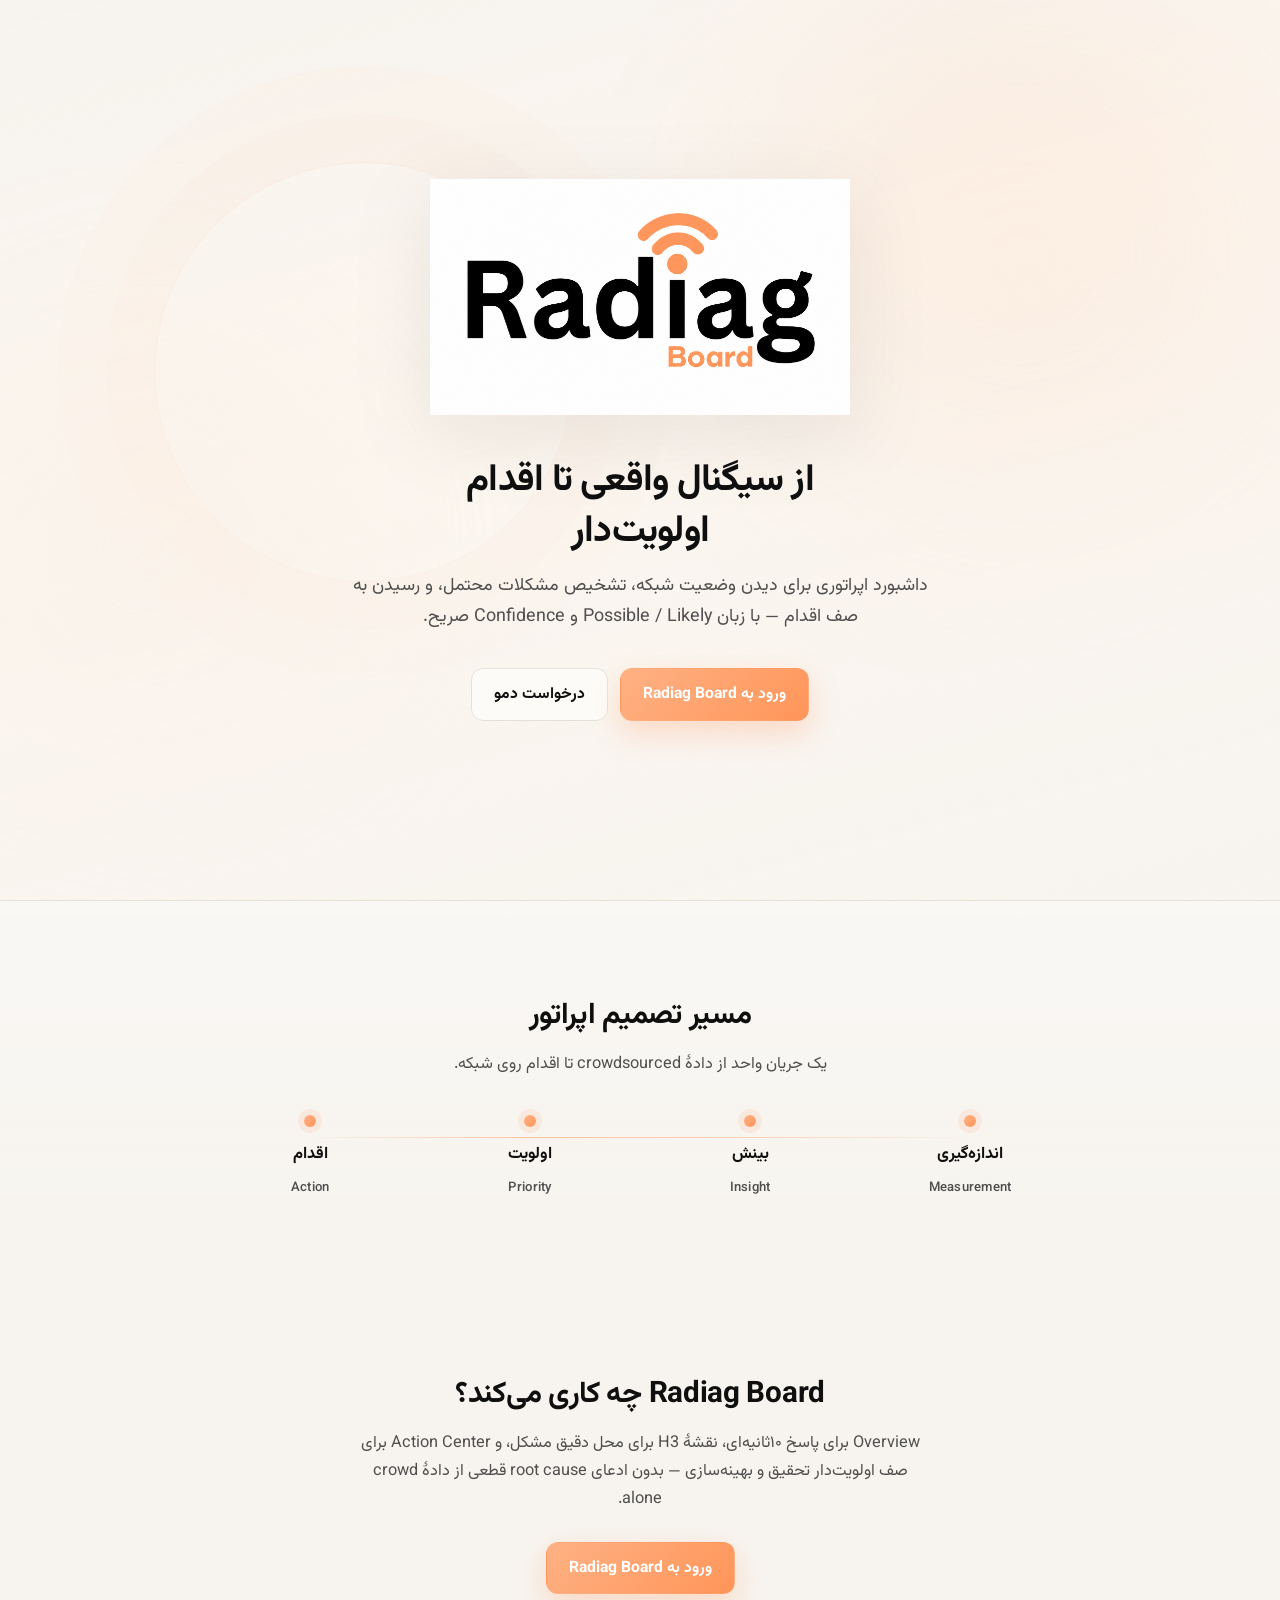
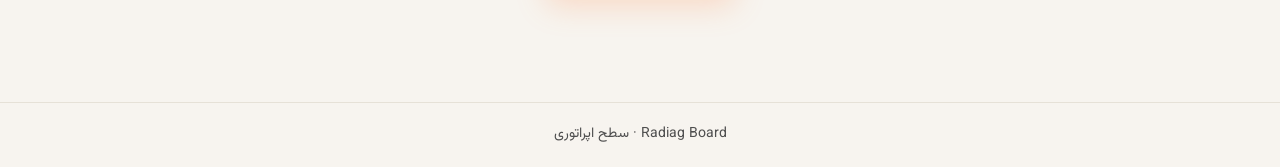
==== radiag-board/index.html @ 6de8ff60 "Add Radiag Board static product intro page Persian RTL landing with brand-first hero, Measurement→Ac" ====
<!DOCTYPE html>
<html lang="fa" dir="rtl">
<head>
  <meta charset="UTF-8" />
  <meta name="viewport" content="width=device-width, initial-scale=1.0" />
  <title>Radiag Board | داشبورد اپراتوری شبکه</title>
  <meta name="description" content="Radiag Board — از اندازه‌گیری سیگنال تا اقدام اولویت‌دار روی شبکه." />
  <link rel="preconnect" href="https://fonts.googleapis.com" />
  <link rel="preconnect" href="https://fonts.gstatic.com" crossorigin />
  <link href="https://fonts.googleapis.com/css2?family=Vazirmatn:wght@400;500;600;700&display=swap" rel="stylesheet" />
  <link rel="stylesheet" href="css/styles.css" />
  <link rel="icon" href="assets/logo.png" type="image/png" />
</head>
<body>
  <div class="atmosphere" aria-hidden="true">
    <div class="atmosphere__glow atmosphere__glow--a"></div>
    <div class="atmosphere__glow atmosphere__glow--b"></div>
    <div class="atmosphere__signal"></div>
  </div>

  <main>
    <section class="hero" aria-label="معرفی Radiag Board">
      <div class="hero__content">
        <img
          class="hero__logo"
          src="assets/logo.png"
          alt="Radiag Board"
          width="520"
          height="293"
        />
        <h1 class="hero__headline">از سیگنال واقعی تا اقدام اولویت‌دار</h1>
        <p class="hero__lead">
          داشبورد اپراتوری برای دیدن وضعیت شبکه، تشخیص مشکلات محتمل، و رسیدن به صف اقدام — با زبان Possible / Likely و Confidence صریح.
        </p>
        <div class="hero__cta">
          <a class="btn btn--primary" href="overview.html">ورود به Radiag Board</a>
          <a class="btn btn--ghost" href="#demo">درخواست دمو</a>
        </div>
      </div>
    </section>

    <section class="path" aria-labelledby="path-title">
      <div class="path__inner">
        <h2 id="path-title" class="path__title">مسیر تصمیم اپراتور</h2>
        <p class="path__lead">یک جریان واحد از دادهٔ crowdsourced تا اقدام روی شبکه.</p>
        <ol class="path__flow">
          <li class="path__step">
            <span class="path__label">اندازه‌گیری</span>
            <span class="path__name">Measurement</span>
          </li>
          <li class="path__step">
            <span class="path__label">بینش</span>
            <span class="path__name">Insight</span>
          </li>
          <li class="path__step">
            <span class="path__label">اولویت</span>
            <span class="path__name">Priority</span>
          </li>
          <li class="path__step">
            <span class="path__label">اقدام</span>
            <span class="path__name">Action</span>
          </li>
        </ol>
      </div>
    </section>

    <section class="value" id="demo" aria-labelledby="value-title">
      <div class="value__inner">
        <h2 id="value-title" class="value__title">Radiag Board چه کاری می‌کند؟</h2>
        <p class="value__lead">
          Overview برای پاسخ ۱۰ثانیه‌ای، نقشهٔ H3 برای محل دقیق مشکل، و Action Center برای صف اولویت‌دار تحقیق و بهینه‌سازی — بدون ادعای root cause قطعی از دادهٔ crowd alone.
        </p>
        <a class="btn btn--primary" href="overview.html">ورود به Radiag Board</a>
      </div>
    </section>
  </main>

  <footer class="footer">
    <p>Radiag Board · سطح اپراتوری</p>
  </footer>

  <script src="js/main.js"></script>
</body>
</html>
---- radiag-board/css/styles.css ----
:root {
  --bg: #f7f4ef;
  --text: #0f0f0f;
  --muted: #4f4f4f;
  --accent: #ffb184;
  --accent-strong: #ff9559;
  --border: #e6e1d7;
  --card: #ffffff;
  --badge: #def7e7;
  --logo-signal: #fd9860;
  --teal-deep: #0a4c53;
  --font: "Vazirmatn", sans-serif;
}

*,
*::before,
*::after {
  box-sizing: border-box;
}

html {
  scroll-behavior: smooth;
}

body {
  margin: 0;
  min-height: 100vh;
  font-family: var(--font);
  background: var(--bg);
  color: var(--text);
  line-height: 1.7;
  -webkit-font-smoothing: antialiased;
  position: relative;
  overflow-x: hidden;
}

a {
  color: inherit;
  text-decoration: none;
}

/* —— Atmospheric layer —— */
.atmosphere {
  position: fixed;
  inset: 0;
  z-index: 0;
  pointer-events: none;
  overflow: hidden;
}

.atmosphere__glow {
  position: absolute;
  border-radius: 50%;
  filter: blur(80px);
  opacity: 0.55;
  animation: glow-drift 18s ease-in-out infinite alternate;
}

.atmosphere__glow--a {
  width: min(70vw, 720px);
  height: min(70vw, 720px);
  top: -12%;
  right: -8%;
  background: radial-gradient(circle, rgba(255, 177, 132, 0.55) 0%, rgba(255, 149, 89, 0.18) 45%, transparent 70%);
}

.atmosphere__glow--b {
  width: min(55vw, 560px);
  height: min(55vw, 560px);
  bottom: 8%;
  left: -10%;
  background: radial-gradient(circle, rgba(232, 223, 213, 0.9) 0%, rgba(255, 232, 221, 0.45) 40%, transparent 70%);
  animation-delay: -6s;
  animation-duration: 22s;
}

.atmosphere__signal {
  position: absolute;
  top: 18%;
  left: 12%;
  width: min(42vw, 420px);
  height: min(42vw, 420px);
  border-radius: 50%;
  border: 1px solid rgba(253, 152, 96, 0.18);
  box-shadow:
    0 0 0 48px rgba(253, 152, 96, 0.04),
    0 0 0 96px rgba(253, 152, 96, 0.03);
  animation: signal-pulse 10s ease-in-out infinite;
}

@keyframes glow-drift {
  from { transform: translate3d(0, 0, 0) scale(1); }
  to { transform: translate3d(-3%, 4%, 0) scale(1.06); }
}

@keyframes signal-pulse {
  0%, 100% { opacity: 0.35; transform: scale(1); }
  50% { opacity: 0.7; transform: scale(1.04); }
}

/* —— Hero —— */
main {
  position: relative;
  z-index: 1;
}

.hero {
  min-height: 100vh;
  min-height: 100dvh;
  display: flex;
  align-items: center;
  justify-content: center;
  padding: clamp(32px, 6vw, 72px) clamp(20px, 5vw, 48px);
  background:
    linear-gradient(165deg, rgba(247, 244, 239, 0.2) 0%, rgba(255, 247, 238, 0.55) 40%, rgba(247, 244, 239, 0.85) 100%);
}

.hero__content {
  width: min(720px, 100%);
  text-align: center;
  display: flex;
  flex-direction: column;
  align-items: center;
  gap: 0;
}

.hero__logo {
  width: min(420px, 82vw);
  height: auto;
  display: block;
  margin-bottom: clamp(28px, 4.5vh, 44px);
  opacity: 0;
  transform: translateY(18px) scale(0.97);
  animation: hero-rise 1s cubic-bezier(0.22, 1, 0.36, 1) 0.1s forwards;
  filter: drop-shadow(0 18px 40px rgba(15, 15, 15, 0.08));
}

.hero__headline {
  margin: 0 0 14px;
  font-size: clamp(1.55rem, 3.6vw, 2.35rem);
  font-weight: 700;
  line-height: 1.35;
  letter-spacing: -0.02em;
  max-width: 18ch;
  opacity: 0;
  transform: translateY(16px);
  animation: hero-rise 0.9s cubic-bezier(0.22, 1, 0.36, 1) 0.28s forwards;
}

.hero__lead {
  margin: 0 0 clamp(28px, 4vh, 36px);
  max-width: 38rem;
  font-size: clamp(0.98rem, 1.6vw, 1.12rem);
  font-weight: 400;
  color: var(--muted);
  opacity: 0;
  transform: translateY(16px);
  animation: hero-rise 0.9s cubic-bezier(0.22, 1, 0.36, 1) 0.42s forwards;
}

.hero__cta {
  display: flex;
  flex-wrap: wrap;
  gap: 12px;
  justify-content: center;
  opacity: 0;
  transform: translateY(16px);
  animation: hero-rise 0.9s cubic-bezier(0.22, 1, 0.36, 1) 0.56s forwards;
}

@keyframes hero-rise {
  to {
    opacity: 1;
    transform: translateY(0) scale(1);
  }
}

/* —— Buttons —— */
.btn {
  display: inline-flex;
  align-items: center;
  justify-content: center;
  min-height: 48px;
  padding: 12px 22px;
  border-radius: 12px;
  font-family: inherit;
  font-size: 0.98rem;
  font-weight: 700;
  border: 1px solid transparent;
  cursor: pointer;
  transition:
    transform 0.18s ease,
    box-shadow 0.18s ease,
    background 0.18s ease,
    border-color 0.18s ease,
    color 0.18s ease;
}

.btn--primary {
  background: linear-gradient(135deg, var(--accent), var(--accent-strong));
  color: #fff;
  box-shadow: 0 12px 30px rgba(255, 149, 89, 0.28);
}

.btn--primary:hover {
  transform: translateY(-2px);
  box-shadow: 0 16px 36px rgba(255, 149, 89, 0.34);
}

.btn--primary:active {
  transform: translateY(0);
}

.btn--ghost {
  background: rgba(255, 255, 255, 0.55);
  border-color: var(--border);
  color: var(--text);
  backdrop-filter: blur(8px);
}

.btn--ghost:hover {
  border-color: var(--text);
  transform: translateY(-1px);
}

/* —— Path section —— */
.path {
  padding: clamp(56px, 10vh, 96px) clamp(20px, 5vw, 48px);
  border-top: 1px solid var(--border);
  background: linear-gradient(180deg, rgba(255, 255, 255, 0.35) 0%, transparent 100%);
}

.path__inner,
.value__inner {
  width: min(880px, 100%);
  margin-inline: auto;
  text-align: center;
}

.path__title,
.value__title {
  margin: 0 0 10px;
  font-size: clamp(1.35rem, 2.8vw, 1.85rem);
  font-weight: 700;
  letter-spacing: -0.01em;
}

.path__lead,
.value__lead {
  margin: 0 auto 36px;
  max-width: 36rem;
  color: var(--muted);
  font-size: 1.02rem;
}

.path__flow {
  list-style: none;
  margin: 0;
  padding: 0;
  display: grid;
  grid-template-columns: repeat(4, minmax(0, 1fr));
  gap: 0;
  position: relative;
}

.path__flow::before {
  content: "";
  position: absolute;
  top: 22px;
  right: 12%;
  left: 12%;
  height: 1px;
  background: linear-gradient(90deg, transparent, var(--accent-strong), var(--accent), transparent);
  opacity: 0.55;
}

.path__step {
  display: flex;
  flex-direction: column;
  align-items: center;
  gap: 8px;
  padding: 0 8px;
  position: relative;
}

.path__step::before {
  content: "";
  width: 12px;
  height: 12px;
  border-radius: 50%;
  background: linear-gradient(135deg, var(--accent), var(--accent-strong));
  box-shadow: 0 0 0 6px rgba(255, 177, 132, 0.18);
  margin-bottom: 6px;
  z-index: 1;
}

.path__label {
  font-weight: 700;
  font-size: 1.02rem;
}

.path__name {
  font-size: 0.82rem;
  font-weight: 500;
  color: var(--muted);
  letter-spacing: 0.02em;
}

/* —— Value section —— */
.value {
  padding: clamp(48px, 9vh, 88px) clamp(20px, 5vw, 48px) clamp(72px, 12vh, 120px);
}

.value__lead {
  margin-bottom: 28px;
}

/* —— Footer —— */
.footer {
  position: relative;
  z-index: 1;
  padding: 20px;
  text-align: center;
  border-top: 1px solid var(--border);
  color: var(--muted);
  font-size: 0.88rem;
  background: rgba(247, 244, 239, 0.85);
}

.footer p {
  margin: 0;
}

/* —— Overview stub —— */
.stub {
  min-height: 100vh;
  display: flex;
  align-items: center;
  justify-content: center;
  background:
    radial-gradient(ellipse at 70% 20%, rgba(255, 177, 132, 0.28), transparent 50%),
    var(--bg);
}

.stub__main {
  width: min(480px, 92vw);
  text-align: center;
  padding: 40px 24px;
}

.stub__back {
  display: inline-block;
  margin-bottom: 28px;
  color: var(--muted);
  font-weight: 600;
  font-size: 0.95rem;
}

.stub__back:hover {
  color: var(--text);
}

.stub__logo {
  width: min(240px, 70vw);
  height: auto;
  margin-bottom: 24px;
}

.stub h1 {
  margin: 0 0 10px;
  font-size: 1.6rem;
}

.stub p {
  margin: 0;
  color: var(--muted);
}

/* —— Responsive —— */
@media (max-width: 720px) {
  .hero__logo {
    width: min(300px, 78vw);
  }

  .hero__headline {
    max-width: 16ch;
  }

  .hero__cta {
    width: 100%;
    flex-direction: column;
  }

  .btn {
    width: 100%;
  }

  .path__flow {
    grid-template-columns: 1fr 1fr;
    row-gap: 28px;
  }

  .path__flow::before {
    display: none;
  }

  .atmosphere__signal {
    top: 8%;
    left: -20%;
    opacity: 0.7;
  }
}

@media (prefers-reduced-motion: reduce) {
  .atmosphere__glow,
  .atmosphere__signal,
  .hero__logo,
  .hero__headline,
  .hero__lead,
  .hero__cta {
    animation: none !important;
    opacity: 1 !important;
    transform: none !important;
  }

  .btn--primary:hover,
  .btn--ghost:hover {
    transform: none;
  }
}
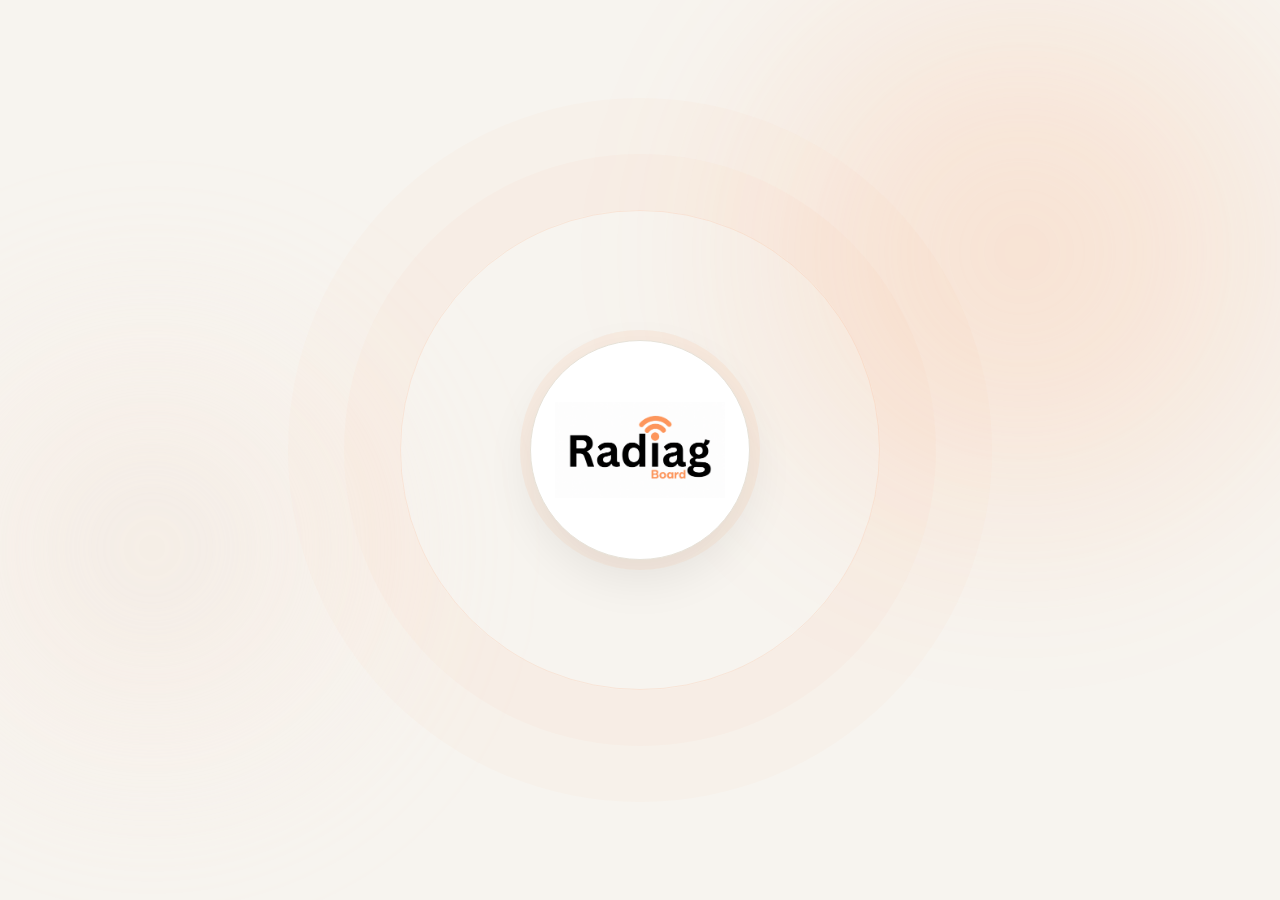
==== commit 7f8af543: "Simplify intro splash and add login page Intro is logo-only with a brief circular spin, then auto-ro" ====
--- a/radiag-board/index.html
+++ b/radiag-board/index.html
@@ -3,81 +3,31 @@
 <head>
   <meta charset="UTF-8" />
   <meta name="viewport" content="width=device-width, initial-scale=1.0" />
-  <title>Radiag Board | داشبورد اپراتوری شبکه</title>
-  <meta name="description" content="Radiag Board — از اندازه‌گیری سیگنال تا اقدام اولویت‌دار روی شبکه." />
+  <title>Radiag Board</title>
   <link rel="preconnect" href="https://fonts.googleapis.com" />
   <link rel="preconnect" href="https://fonts.gstatic.com" crossorigin />
   <link href="https://fonts.googleapis.com/css2?family=Vazirmatn:wght@400;500;600;700&display=swap" rel="stylesheet" />
   <link rel="stylesheet" href="css/styles.css" />
   <link rel="icon" href="assets/logo.png" type="image/png" />
 </head>
-<body>
+<body class="page-intro">
   <div class="atmosphere" aria-hidden="true">
     <div class="atmosphere__glow atmosphere__glow--a"></div>
     <div class="atmosphere__glow atmosphere__glow--b"></div>
     <div class="atmosphere__signal"></div>
   </div>
 
-  <main>
-    <section class="hero" aria-label="معرفی Radiag Board">
-      <div class="hero__content">
-        <img
-          class="hero__logo"
-          src="assets/logo.png"
-          alt="Radiag Board"
-          width="520"
-          height="293"
-        />
-        <h1 class="hero__headline">از سیگنال واقعی تا اقدام اولویت‌دار</h1>
-        <p class="hero__lead">
-          داشبورد اپراتوری برای دیدن وضعیت شبکه، تشخیص مشکلات محتمل، و رسیدن به صف اقدام — با زبان Possible / Likely و Confidence صریح.
-        </p>
-        <div class="hero__cta">
-          <a class="btn btn--primary" href="overview.html">ورود به Radiag Board</a>
-          <a class="btn btn--ghost" href="#demo">درخواست دمو</a>
-        </div>
-      </div>
-    </section>
-
-    <section class="path" aria-labelledby="path-title">
-      <div class="path__inner">
-        <h2 id="path-title" class="path__title">مسیر تصمیم اپراتور</h2>
-        <p class="path__lead">یک جریان واحد از دادهٔ crowdsourced تا اقدام روی شبکه.</p>
-        <ol class="path__flow">
-          <li class="path__step">
-            <span class="path__label">اندازه‌گیری</span>
-            <span class="path__name">Measurement</span>
-          </li>
-          <li class="path__step">
-            <span class="path__label">بینش</span>
-            <span class="path__name">Insight</span>
-          </li>
-          <li class="path__step">
-            <span class="path__label">اولویت</span>
-            <span class="path__name">Priority</span>
-          </li>
-          <li class="path__step">
-            <span class="path__label">اقدام</span>
-            <span class="path__name">Action</span>
-          </li>
-        </ol>
-      </div>
-    </section>
-
-    <section class="value" id="demo" aria-labelledby="value-title">
-      <div class="value__inner">
-        <h2 id="value-title" class="value__title">Radiag Board چه کاری می‌کند؟</h2>
-        <p class="value__lead">
-          Overview برای پاسخ ۱۰ثانیه‌ای، نقشهٔ H3 برای محل دقیق مشکل، و Action Center برای صف اولویت‌دار تحقیق و بهینه‌سازی — بدون ادعای root cause قطعی از دادهٔ crowd alone.
-        </p>
-        <a class="btn btn--primary" href="overview.html">ورود به Radiag Board</a>
-      </div>
-    </section>
+  <main class="intro" aria-label="Radiag Board">
+    <div class="logo-orb">
+      <img
+        class="logo-orb__img"
+        src="assets/logo.png"
+        alt="Radiag Board"
+        width="420"
+        height="236"
+      />
+    </div>
   </main>
-
-  <footer class="footer">
-    <p>Radiag Board · سطح اپراتوری</p>
-  </footer>
 
   <script src="js/main.js"></script>
 </body>
--- a/radiag-board/css/styles.css
+++ b/radiag-board/css/styles.css
@@ -8,7 +8,6 @@
   --card: #ffffff;
   --badge: #def7e7;
   --logo-signal: #fd9860;
-  --teal-deep: #0a4c53;
   --font: "Vazirmatn", sans-serif;
 }
 
@@ -25,6 +24,7 @@
 body {
   margin: 0;
   min-height: 100vh;
+  min-height: 100dvh;
   font-family: var(--font);
   background: var(--bg);
   color: var(--text);
@@ -39,7 +39,7 @@
   text-decoration: none;
 }
 
-/* —— Atmospheric layer —— */
+/* —— Atmosphere —— */
 .atmosphere {
   position: fixed;
   inset: 0;
@@ -76,15 +76,16 @@
 
 .atmosphere__signal {
   position: absolute;
-  top: 18%;
-  left: 12%;
-  width: min(42vw, 420px);
-  height: min(42vw, 420px);
+  top: 50%;
+  left: 50%;
+  width: min(52vw, 480px);
+  height: min(52vw, 480px);
+  margin: calc(min(52vw, 480px) / -2) 0 0 calc(min(52vw, 480px) / -2);
   border-radius: 50%;
-  border: 1px solid rgba(253, 152, 96, 0.18);
+  border: 1px solid rgba(253, 152, 96, 0.16);
   box-shadow:
-    0 0 0 48px rgba(253, 152, 96, 0.04),
-    0 0 0 96px rgba(253, 152, 96, 0.03);
+    0 0 0 56px rgba(253, 152, 96, 0.04),
+    0 0 0 112px rgba(253, 152, 96, 0.03);
   animation: signal-pulse 10s ease-in-out infinite;
 }
 
@@ -94,85 +95,175 @@
 }
 
 @keyframes signal-pulse {
-  0%, 100% { opacity: 0.35; transform: scale(1); }
-  50% { opacity: 0.7; transform: scale(1.04); }
-}
-
-/* —— Hero —— */
-main {
+  0%, 100% { opacity: 0.3; transform: scale(1); }
+  50% { opacity: 0.65; transform: scale(1.03); }
+}
+
+/* —— Circular logo —— */
+.logo-orb {
+  --orb-size: min(220px, 56vw);
+  width: var(--orb-size);
+  height: var(--orb-size);
+  border-radius: 50%;
+  overflow: hidden;
+  display: grid;
+  place-items: center;
+  background: var(--card);
+  border: 1px solid var(--border);
+  box-shadow:
+    0 18px 48px rgba(15, 15, 15, 0.08),
+    0 0 0 10px rgba(255, 177, 132, 0.12);
+}
+
+.logo-orb--sm {
+  --orb-size: min(112px, 34vw);
+  box-shadow:
+    0 10px 28px rgba(15, 15, 15, 0.07),
+    0 0 0 6px rgba(255, 177, 132, 0.12);
+}
+
+.logo-orb__img {
+  width: 78%;
+  height: auto;
+  display: block;
+  object-fit: contain;
+}
+
+/* —— Intro splash —— */
+.page-intro {
+  overflow: hidden;
+}
+
+.intro {
   position: relative;
   z-index: 1;
-}
-
-.hero {
   min-height: 100vh;
   min-height: 100dvh;
+  display: grid;
+  place-items: center;
+  padding: 24px;
+}
+
+.page-intro .logo-orb {
+  animation: logo-spin-in 2.1s cubic-bezier(0.22, 1, 0.36, 1) both;
+}
+
+@keyframes logo-spin-in {
+  0% {
+    opacity: 0;
+    transform: scale(0.86) rotate(-220deg);
+  }
+  55% {
+    opacity: 1;
+    transform: scale(1.02) rotate(12deg);
+  }
+  100% {
+    opacity: 1;
+    transform: scale(1) rotate(0deg);
+  }
+}
+
+/* —— Login —— */
+.page-login {
   display: flex;
   align-items: center;
   justify-content: center;
-  padding: clamp(32px, 6vw, 72px) clamp(20px, 5vw, 48px);
-  background:
-    linear-gradient(165deg, rgba(247, 244, 239, 0.2) 0%, rgba(255, 247, 238, 0.55) 40%, rgba(247, 244, 239, 0.85) 100%);
-}
-
-.hero__content {
-  width: min(720px, 100%);
-  text-align: center;
+}
+
+.login {
+  position: relative;
+  z-index: 1;
+  width: 100%;
+  min-height: 100vh;
+  min-height: 100dvh;
+  display: grid;
+  place-items: center;
+  padding: clamp(24px, 5vw, 48px);
+}
+
+.login__panel {
+  width: min(420px, 100%);
+  display: flex;
+  flex-direction: column;
+  gap: 16px;
+  padding: clamp(28px, 4vw, 36px);
+  background: rgba(255, 255, 255, 0.78);
+  border: 1px solid var(--border);
+  border-radius: 20px;
+  backdrop-filter: blur(14px);
+  box-shadow: 0 20px 50px rgba(15, 15, 15, 0.06);
+}
+
+.login__brand {
   display: flex;
   flex-direction: column;
   align-items: center;
-  gap: 0;
-}
-
-.hero__logo {
-  width: min(420px, 82vw);
-  height: auto;
-  display: block;
-  margin-bottom: clamp(28px, 4.5vh, 44px);
-  opacity: 0;
-  transform: translateY(18px) scale(0.97);
-  animation: hero-rise 1s cubic-bezier(0.22, 1, 0.36, 1) 0.1s forwards;
-  filter: drop-shadow(0 18px 40px rgba(15, 15, 15, 0.08));
-}
-
-.hero__headline {
-  margin: 0 0 14px;
-  font-size: clamp(1.55rem, 3.6vw, 2.35rem);
+  text-align: center;
+  gap: 10px;
+  margin-bottom: 8px;
+}
+
+.login__title {
+  margin: 4px 0 0;
+  font-size: clamp(1.2rem, 2.8vw, 1.45rem);
   font-weight: 700;
-  line-height: 1.35;
-  letter-spacing: -0.02em;
-  max-width: 18ch;
-  opacity: 0;
-  transform: translateY(16px);
-  animation: hero-rise 0.9s cubic-bezier(0.22, 1, 0.36, 1) 0.28s forwards;
-}
-
-.hero__lead {
-  margin: 0 0 clamp(28px, 4vh, 36px);
-  max-width: 38rem;
-  font-size: clamp(0.98rem, 1.6vw, 1.12rem);
-  font-weight: 400;
+  letter-spacing: -0.01em;
+}
+
+.login__subtitle {
+  margin: 0;
   color: var(--muted);
-  opacity: 0;
-  transform: translateY(16px);
-  animation: hero-rise 0.9s cubic-bezier(0.22, 1, 0.36, 1) 0.42s forwards;
-}
-
-.hero__cta {
-  display: flex;
-  flex-wrap: wrap;
-  gap: 12px;
+  font-size: 0.95rem;
+}
+
+.field {
+  display: flex;
+  flex-direction: column;
+  gap: 6px;
+  text-align: right;
+}
+
+.field__label {
+  font-size: 0.92rem;
+  font-weight: 600;
+  color: var(--text);
+}
+
+.field__input {
+  width: 100%;
+  min-height: 48px;
+  padding: 12px 14px;
+  border: 1px solid var(--border);
+  border-radius: 12px;
+  background: var(--card);
+  color: var(--text);
+  font-family: inherit;
+  font-size: 1rem;
+  transition: border-color 0.15s ease, box-shadow 0.15s ease;
+}
+
+.field__input::placeholder {
+  color: #9a9590;
+}
+
+.field__input:focus {
+  outline: none;
+  border-color: var(--accent-strong);
+  box-shadow: 0 0 0 3px rgba(255, 149, 89, 0.22);
+}
+
+.login__secondary {
+  margin: 4px 0 0;
+  display: flex;
   justify-content: center;
-  opacity: 0;
-  transform: translateY(16px);
-  animation: hero-rise 0.9s cubic-bezier(0.22, 1, 0.36, 1) 0.56s forwards;
-}
-
-@keyframes hero-rise {
-  to {
-    opacity: 1;
-    transform: translateY(0) scale(1);
-  }
+  gap: 10px;
+  color: var(--muted);
+  font-size: 0.9rem;
+  font-weight: 500;
+}
+
+.login__secondary a:hover {
+  color: var(--text);
 }
 
 /* —— Buttons —— */
@@ -211,124 +302,9 @@
   transform: translateY(0);
 }
 
-.btn--ghost {
-  background: rgba(255, 255, 255, 0.55);
-  border-color: var(--border);
-  color: var(--text);
-  backdrop-filter: blur(8px);
-}
-
-.btn--ghost:hover {
-  border-color: var(--text);
-  transform: translateY(-1px);
-}
-
-/* —— Path section —— */
-.path {
-  padding: clamp(56px, 10vh, 96px) clamp(20px, 5vw, 48px);
-  border-top: 1px solid var(--border);
-  background: linear-gradient(180deg, rgba(255, 255, 255, 0.35) 0%, transparent 100%);
-}
-
-.path__inner,
-.value__inner {
-  width: min(880px, 100%);
-  margin-inline: auto;
-  text-align: center;
-}
-
-.path__title,
-.value__title {
-  margin: 0 0 10px;
-  font-size: clamp(1.35rem, 2.8vw, 1.85rem);
-  font-weight: 700;
-  letter-spacing: -0.01em;
-}
-
-.path__lead,
-.value__lead {
-  margin: 0 auto 36px;
-  max-width: 36rem;
-  color: var(--muted);
-  font-size: 1.02rem;
-}
-
-.path__flow {
-  list-style: none;
-  margin: 0;
-  padding: 0;
-  display: grid;
-  grid-template-columns: repeat(4, minmax(0, 1fr));
-  gap: 0;
-  position: relative;
-}
-
-.path__flow::before {
-  content: "";
-  position: absolute;
-  top: 22px;
-  right: 12%;
-  left: 12%;
-  height: 1px;
-  background: linear-gradient(90deg, transparent, var(--accent-strong), var(--accent), transparent);
-  opacity: 0.55;
-}
-
-.path__step {
-  display: flex;
-  flex-direction: column;
-  align-items: center;
-  gap: 8px;
-  padding: 0 8px;
-  position: relative;
-}
-
-.path__step::before {
-  content: "";
-  width: 12px;
-  height: 12px;
-  border-radius: 50%;
-  background: linear-gradient(135deg, var(--accent), var(--accent-strong));
-  box-shadow: 0 0 0 6px rgba(255, 177, 132, 0.18);
-  margin-bottom: 6px;
-  z-index: 1;
-}
-
-.path__label {
-  font-weight: 700;
-  font-size: 1.02rem;
-}
-
-.path__name {
-  font-size: 0.82rem;
-  font-weight: 500;
-  color: var(--muted);
-  letter-spacing: 0.02em;
-}
-
-/* —— Value section —— */
-.value {
-  padding: clamp(48px, 9vh, 88px) clamp(20px, 5vw, 48px) clamp(72px, 12vh, 120px);
-}
-
-.value__lead {
-  margin-bottom: 28px;
-}
-
-/* —— Footer —— */
-.footer {
-  position: relative;
-  z-index: 1;
-  padding: 20px;
-  text-align: center;
-  border-top: 1px solid var(--border);
-  color: var(--muted);
-  font-size: 0.88rem;
-  background: rgba(247, 244, 239, 0.85);
-}
-
-.footer p {
-  margin: 0;
+.btn--block {
+  width: 100%;
+  margin-top: 4px;
 }
 
 /* —— Overview stub —— */
@@ -376,55 +352,26 @@
   color: var(--muted);
 }
 
-/* —— Responsive —— */
-@media (max-width: 720px) {
-  .hero__logo {
-    width: min(300px, 78vw);
-  }
-
-  .hero__headline {
-    max-width: 16ch;
-  }
-
-  .hero__cta {
-    width: 100%;
-    flex-direction: column;
-  }
-
-  .btn {
-    width: 100%;
-  }
-
-  .path__flow {
-    grid-template-columns: 1fr 1fr;
-    row-gap: 28px;
-  }
-
-  .path__flow::before {
-    display: none;
-  }
-
-  .atmosphere__signal {
-    top: 8%;
-    left: -20%;
-    opacity: 0.7;
+@media (max-width: 480px) {
+  .login__panel {
+    padding: 24px 18px;
+    border-radius: 16px;
   }
 }
 
 @media (prefers-reduced-motion: reduce) {
   .atmosphere__glow,
   .atmosphere__signal,
-  .hero__logo,
-  .hero__headline,
-  .hero__lead,
-  .hero__cta {
+  .page-intro .logo-orb {
     animation: none !important;
-    opacity: 1 !important;
-    transform: none !important;
-  }
-
-  .btn--primary:hover,
-  .btn--ghost:hover {
+  }
+
+  .page-intro .logo-orb {
+    opacity: 1;
     transform: none;
   }
-}
+
+  .btn--primary:hover {
+    transform: none;
+  }
+}
